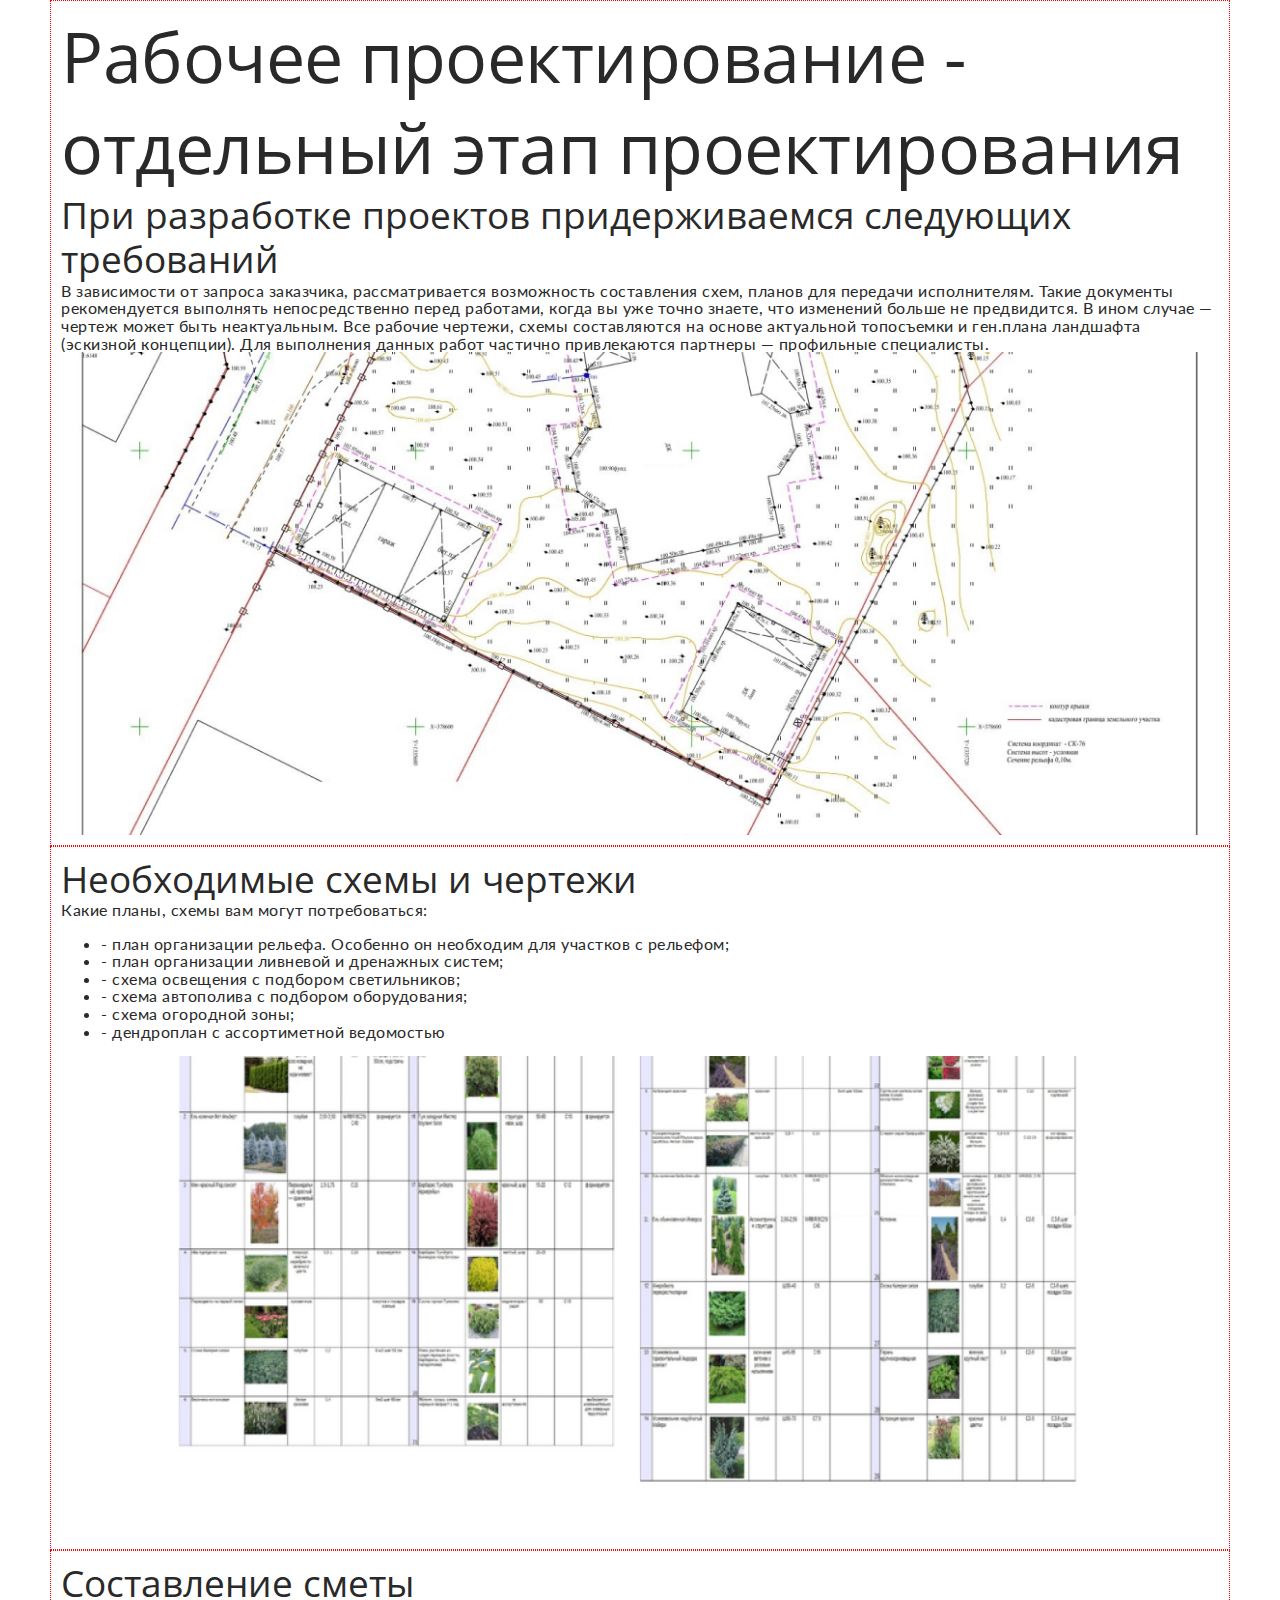
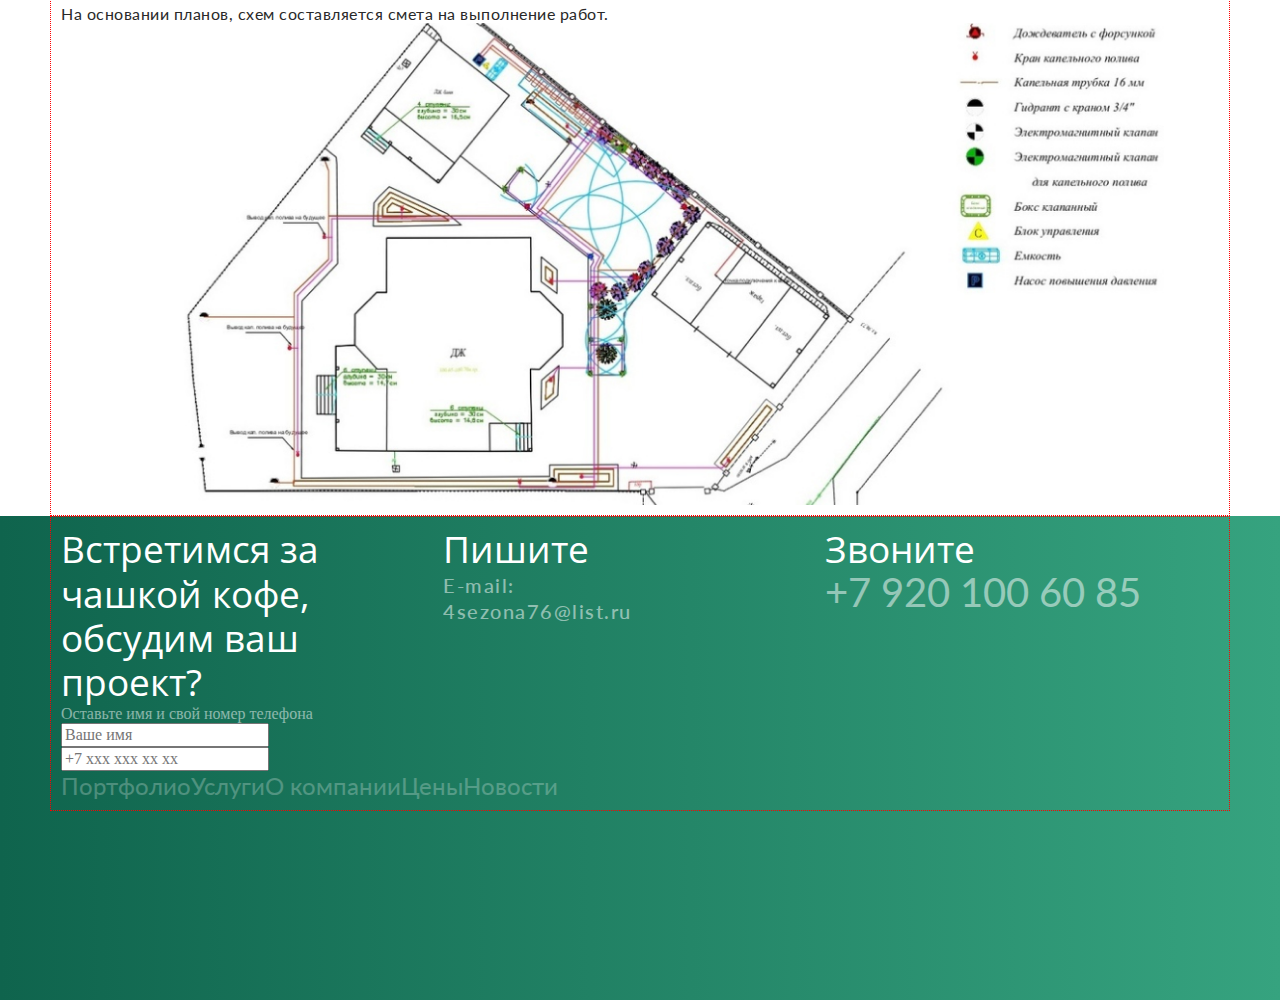
==== pages/design.html @ 7df5d8c7 "feat: design page" ====
<!DOCTYPE html>
<html lang="en">
<head>
    <meta charset="UTF-8">
    <meta name="viewport" content="width=se, initial-scale=1.0">
    <link rel="stylesheet" href="../css/design.css">
    <link rel="preconnect" href="https://fonts.googleapis.com">
    <link rel="preconnect" href="https://fonts.gstatic.com" crossorigin>
    <link href="https://fonts.googleapis.com/css2?family=Lato&family=Open+Sans&display=swap" rel="stylesheet">
 
    <title>Document</title>
</head>
<body>
    <main class="text_16_R">
        <section>
            <div class="container">
                <h1 class="H1_70_R_B">Рабочее проектирование - отдельный этап проектирования</h1>
                <h2 class="h2_37_R">При разработке проектов придерживаемся следующих требований</h2>
                <p>В зависимости от запроса заказчика, рассматривается возможность составления схем, планов для передачи исполнителям. Такие документы рекомендуется выполнять непосредственно перед работами, когда вы уже точно знаете, что изменений больше не предвидится. В ином случае — чертеж может быть неактуальным. Все рабочие чертежи, схемы составляются на основе актуальной топосъемки и ген.плана ландшафта (эскизной концепции). Для выполнения данных работ частично привлекаются партнеры — профильные специалисты.</p>
<img src="../images/design/design1.jpg" alt="">
            </div>
        </section>
        <section>
<div class="container">
    <h2 class="h2_37_R">Необходимые схемы и чертежи</h2>
    <p>Какие планы, схемы вам могут потребоваться:</p>
    <ul>
        <li>- план организации рельефа. Особенно он необходим для участков с рельефом;</li>
        <li>- план организации ливневой и дренажных систем;</li>
        <li>- схема освещения с подбором светильников;</li>
        <li>- схема автополива с подбором оборудования;</li>
        <li>- схема огородной зоны;</li>
        <li>- дендроплан с ассортиметной ведомостью</li>
    </ul>
    <img src="../images/design/design2.jpg" alt="">
</div>

        </section>
        <section>
            <div class="container">
                <h2 class="h2_37_R">Составление сметы</h2>
                <p>На основании планов, схем составляется смета на выполнение работ.</p>
                <img src="../images/design/design3.jpg" alt="">
            </div>
        </section>
    </main>
    <footer class="footer">
        <div class="container">
            <div class="footer-content">
                <div class="footer-contentcolumn">
                    <p class="h2_37_R">
                        Встретимся за чашкой кофе, обсудим ваш проект?
                    </p>
                    <p class="Button_18_R">Оставьте имя и свой номер телефона</p>
                    <input type="text" placeholder="Ваше имя">
                    <input type="tel" name="" id="" placeholder="+7 ххх ххх хх хх">


                </div>
                <div class="footer-contentcolumn">
                    <p class="h2_37_R">Пишите</p>
                    <ul class="footer_social-list">
                        <li class="footer_social-item"></li>
                        <li class="footer_social-item"></li>
                        <li class="footer_social-item"></li>
                        <li class="footer_social-item"></li>
                        <li class="footer_social-item"></li>
                        <li class="footer_social-item"></li>
                    </ul>
                    <p class="caption_20_R_130">E-mail:</p>
                    <a class="caption_20_R_130" href="mailto:4sezona76@list.ru">4sezona76@list.ru</a>
                </div>
                <div class="footer-contentcolumn">
                    <p class="h2_37_R">Звоните</p>
                    <a href="tel:+79201006085" class="Numeric2_40 ">+7 920 100 60 85</a>
                </div>

            </div>
            <nav class="footer-nav menu_24_R">
                <ul class="li"><a href="">Портфолио</a></ul>
                <ul class="li"><a href="">Услуги</a></ul>
                <ul class="li"><a href="">О компании</a></ul>
                <ul class="li"><a href="">Цены</a></ul>
                <ul class="li"><a href="">Новости</a></ul>
            </nav>

        </div>

    </footer>
</body>
</html>
---- css/design.css ----
html {
  box-sizing: border-box;
  scroll-behavior: smooth;
}

* {
  -webkit-tap-highlight-color: transparent;
}

*,
*::after,
*::before {
  box-sizing: inherit;
}

ul[class],
ol[class] {
  padding: 0;
}

body,
h1,
h2,
h3,
h4,
h5,
h6,
p,
ul[class],
ol[class],
li,
figure,
figcaption,
blockquote,
dl,
dd {
  margin: 0;
}

ul[class] {
  list-style: none;
}

img {
  max-width: 100%;
  display: block;
}

input,
button,
textarea,
select {
  font: inherit;
}

h1, h2, h3 {
  font-weight: 400;
}

.text_16_R {
  font-family: "Lato", sans-serif;
  font-size: 16px;
  font-style: normal;
  line-height: 110%;
  letter-spacing: 0.5px;
  color: #292929;
}

.title_16_R_header, .title_16_R {
  font-family: "Lato", sans-serif;
  font-size: 16px;
  font-style: normal;
  letter-spacing: 0px;
  color: #292929;
}

button {
  font-family: "Lato", sans-serif;
  font-size: 18px;
  font-style: normal;
  letter-spacing: 0.5px;
}

.Menu_20R {
  font-family: "Lato", sans-serif;
  font-size: 18px;
  font-style: normal;
  letter-spacing: 0px;
}

.descriptoin_20_R {
  font-family: "Lato", sans-serif;
  font-size: 20px;
  font-style: normal;
  line-height: 40px;
  letter-spacing: 2px;
  color: #545454;
}

.caption_20_R_130 {
  font-family: "Lato", sans-serif;
  font-size: 20px;
  font-style: normal;
  font-weight: 500;
  line-height: 130%;
  letter-spacing: 1.5px;
  color: #292929;
}

.menu_24_R {
  font-family: "Lato", sans-serif;
  font-size: 24px;
  font-style: normal;
  font-weight: 400;
  letter-spacing: 0px;
  color: #292929;
}

.Numeric2_40 {
  font-family: "Lato", sans-serif;
  font-size: 40px;
  font-style: normal;
  font-weight: 400;
  line-height: 100%;
  letter-spacing: 0px;
}

.H5_20_R {
  font-family: "Open Sans", sans-serif;
  font-size: 20px;
  font-style: normal;
  line-height: 120%;
  letter-spacing: 0px;
  color: #292929;
}

.h3_31_R {
  font-family: "Open Sans", sans-serif;
  font-size: 31px;
  font-style: normal;
  line-height: 130%;
  letter-spacing: 0px;
  color: #292929;
}

.h2_37_R {
  font-family: "Open Sans", sans-serif;
  font-size: 37px;
  font-style: normal;
  line-height: 120%;
  letter-spacing: 0px;
  color: #292929;
}

.numeric_50_R {
  font-family: "Open Sans", sans-serif;
  font-size: 50px;
  font-style: normal;
  line-height: 130%;
  letter-spacing: 0px;
  color: #545454;
}

.H1_70_R_B, .H1_70_R_W {
  font-size: 70px;
  letter-spacing: -0.5px;
  line-height: 130%;
  font: 400;
  font-family: "Open Sans", sans-serif;
  font-weight: normal;
}

.Numeric_100_R {
  font-family: "Open Sans", sans-serif;
  font-size: 100px;
  font-style: normal;
  line-height: 100%;
  letter-spacing: 0px;
  color: #292929;
}

.text_16_R {
  font-family: "Lato", sans-serif;
  font-size: 16px;
  font-style: normal;
  line-height: 110%;
  letter-spacing: 0.5px;
  color: #292929;
}

.title_16_R_header, .title_16_R {
  font-family: "Lato", sans-serif;
  font-size: 16px;
  font-style: normal;
  letter-spacing: 0px;
  color: #292929;
}

button {
  font-family: "Lato", sans-serif;
  font-size: 18px;
  font-style: normal;
  letter-spacing: 0.5px;
}

.Menu_20R {
  font-family: "Lato", sans-serif;
  font-size: 18px;
  font-style: normal;
  letter-spacing: 0px;
}

.descriptoin_20_R {
  font-family: "Lato", sans-serif;
  font-size: 20px;
  font-style: normal;
  line-height: 40px;
  letter-spacing: 2px;
  color: #545454;
}

.caption_20_R_130 {
  font-family: "Lato", sans-serif;
  font-size: 20px;
  font-style: normal;
  font-weight: 500;
  line-height: 130%;
  letter-spacing: 1.5px;
  color: #292929;
}

.menu_24_R {
  font-family: "Lato", sans-serif;
  font-size: 24px;
  font-style: normal;
  font-weight: 400;
  letter-spacing: 0px;
  color: #292929;
}

.Numeric2_40 {
  font-family: "Lato", sans-serif;
  font-size: 40px;
  font-style: normal;
  font-weight: 400;
  line-height: 100%;
  letter-spacing: 0px;
}

.H5_20_R {
  font-family: "Open Sans", sans-serif;
  font-size: 20px;
  font-style: normal;
  line-height: 120%;
  letter-spacing: 0px;
  color: #292929;
}

.h3_31_R {
  font-family: "Open Sans", sans-serif;
  font-size: 31px;
  font-style: normal;
  line-height: 130%;
  letter-spacing: 0px;
  color: #292929;
}

.h2_37_R {
  font-family: "Open Sans", sans-serif;
  font-size: 37px;
  font-style: normal;
  line-height: 120%;
  letter-spacing: 0px;
  color: #292929;
}

.numeric_50_R {
  font-family: "Open Sans", sans-serif;
  font-size: 50px;
  font-style: normal;
  line-height: 130%;
  letter-spacing: 0px;
  color: #545454;
}

.H1_70_R_B, .H1_70_R_W {
  font-size: 70px;
  letter-spacing: -0.5px;
  line-height: 130%;
  font: 400;
  font-family: "Open Sans", sans-serif;
  font-weight: normal;
}

.Numeric_100_R {
  font-family: "Open Sans", sans-serif;
  font-size: 100px;
  font-style: normal;
  line-height: 100%;
  letter-spacing: 0px;
  color: #292929;
}

.container {
  max-width: 1180px;
  margin: 0 auto;
  border: 1px dotted red;
  padding: 10px;
}

button {
  width: -moz-fit-content;
  width: fit-content;
  padding: 0 30px 0;
  height: 54px;
  border-radius: 3px;
}
button .prev {
  border: none;
}

.button-green {
  background-image: linear-gradient(to right, #0F644D, #36A37F);
  border: none;
  color: #FFFFFF;
}

.button-green:hover, .button-transparent:hover {
  background-image: none;
  background-color: #FFFFFF;
  color: #545454;
  cursor: pointer;
}

.button-transparent {
  background-color: transparent;
  border: 1px solid #FFFFFF;
  color: #FFFFFF;
}

.button-white {
  margin: 2px;
  border: none;
  height: 52px;
  color: #292929;
  background-color: #FFFFFF;
  position: relative;
}
.button-white::before {
  content: "";
  position: absolute;
  top: -1px;
  bottom: -1px;
  left: -1px;
  right: -1px;
  background: linear-gradient(to right, #0F644D, #36A37F);
  border-radius: 3px;
  z-index: -1;
}

a {
  text-decoration: none;
}

.header a {
  color: #292929;
}
.header a:hover {
  color: #0F644D;
}

.footer a {
  color: #FFFFFF;
  opacity: 0.5;
}

.descriptoin_20_R {
  opacity: 0.5;
  position: relative;
}
.descriptoin_20_R::before {
  position: absolute;
  top: 0px;
  left: -102px;
  display: block;
  content: "";
  width: 92px;
  height: 78px;
  background-color: #552197;
}

.numeric_50_R {
  opacity: 0.5;
}

.title_16_R_header {
  color: #545454;
  opacity: 0.5;
}

.H1_70_R_W {
  color: #FFFFFF;
}

.H1_70_R_B {
  color: #292929;
}

.Numeric2_40 {
  color: #FFFFFF;
  opacity: 0.5;
}

.footer {
  height: 484px;
  background-image: linear-gradient(to right, #0F644D, #36A37F);
}
.footer .h2_37_R {
  color: white;
}
.footer .caption_20_R_130, .footer .Button_18_R, .footer .menu_24_R {
  color: white;
  opacity: 0.5;
}
.footer .Numeric2_40 * {
  color: white;
}
.footer .footer-content {
  display: flex;
}
.footer .footer-content .footer-contentcolumn {
  width: 33%;
}
.footer .footer-nav {
  display: flex;
}/*# sourceMappingURL=design.css.map */
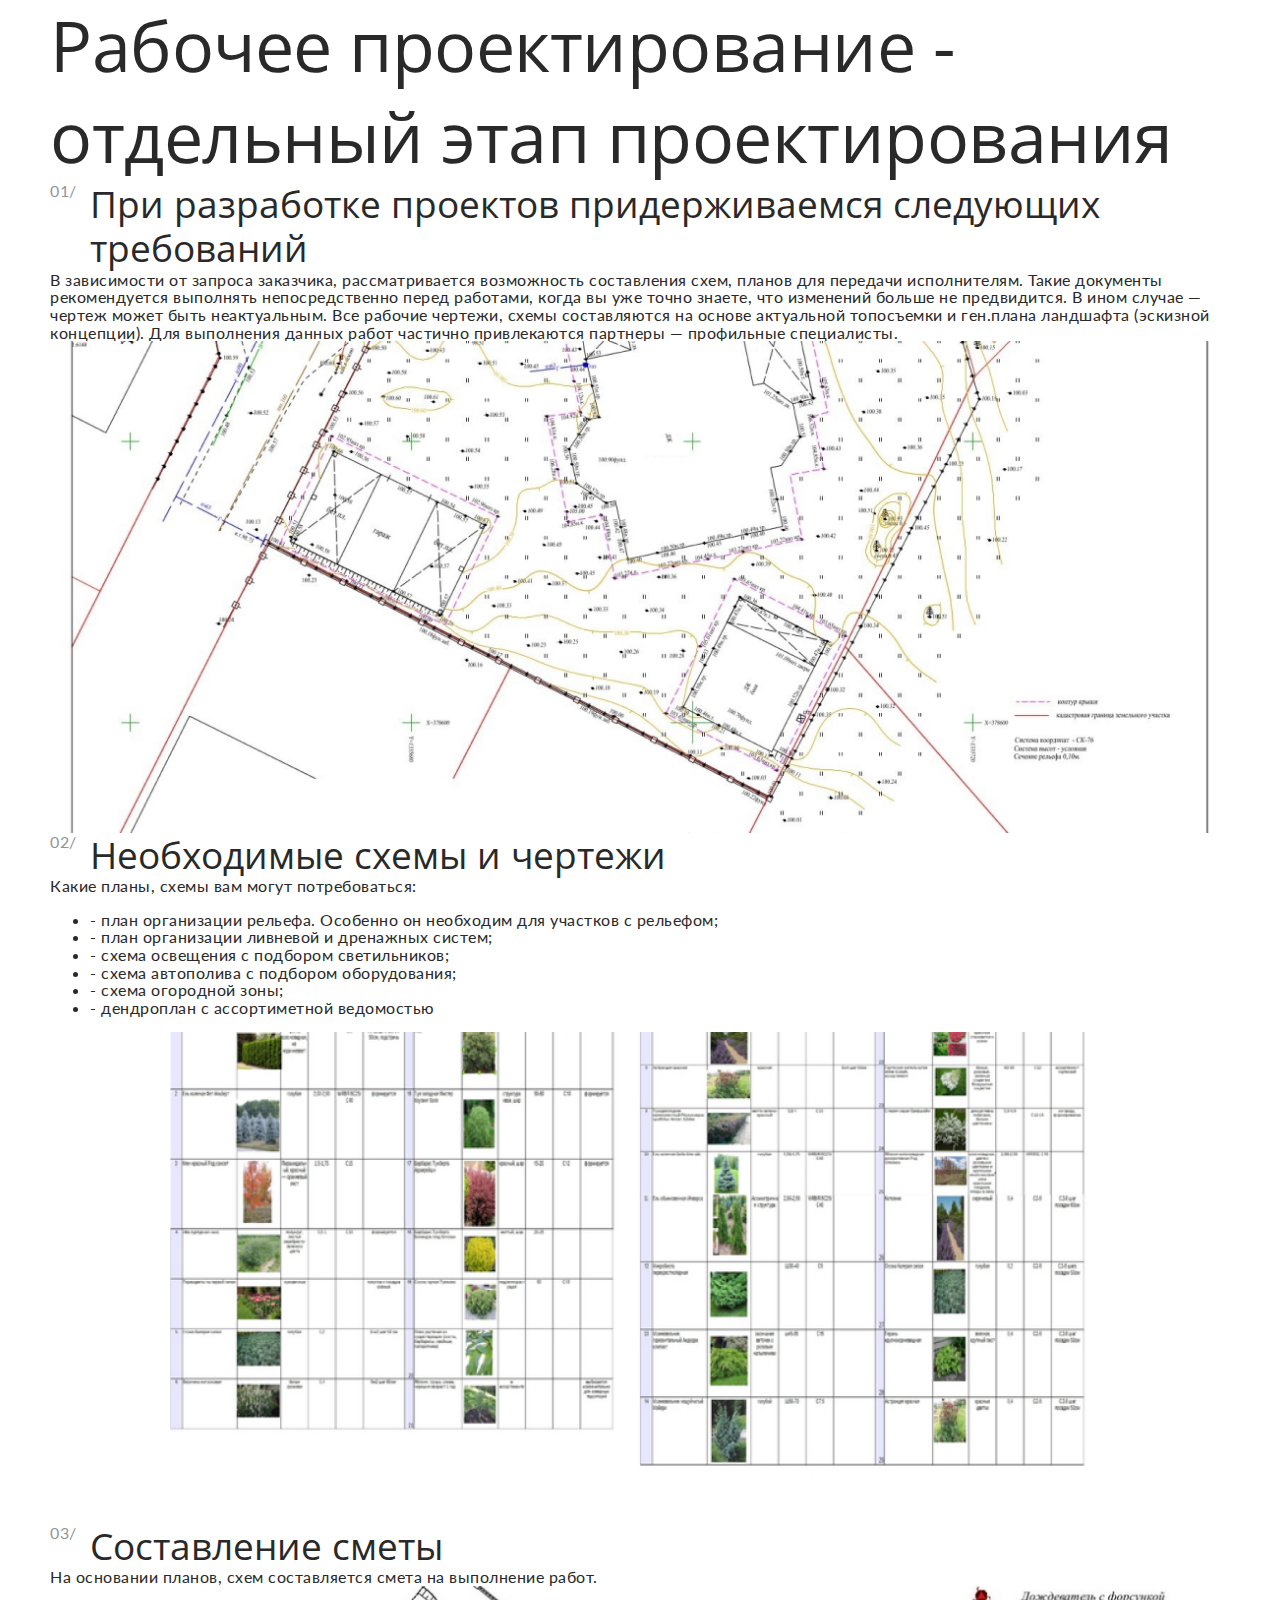
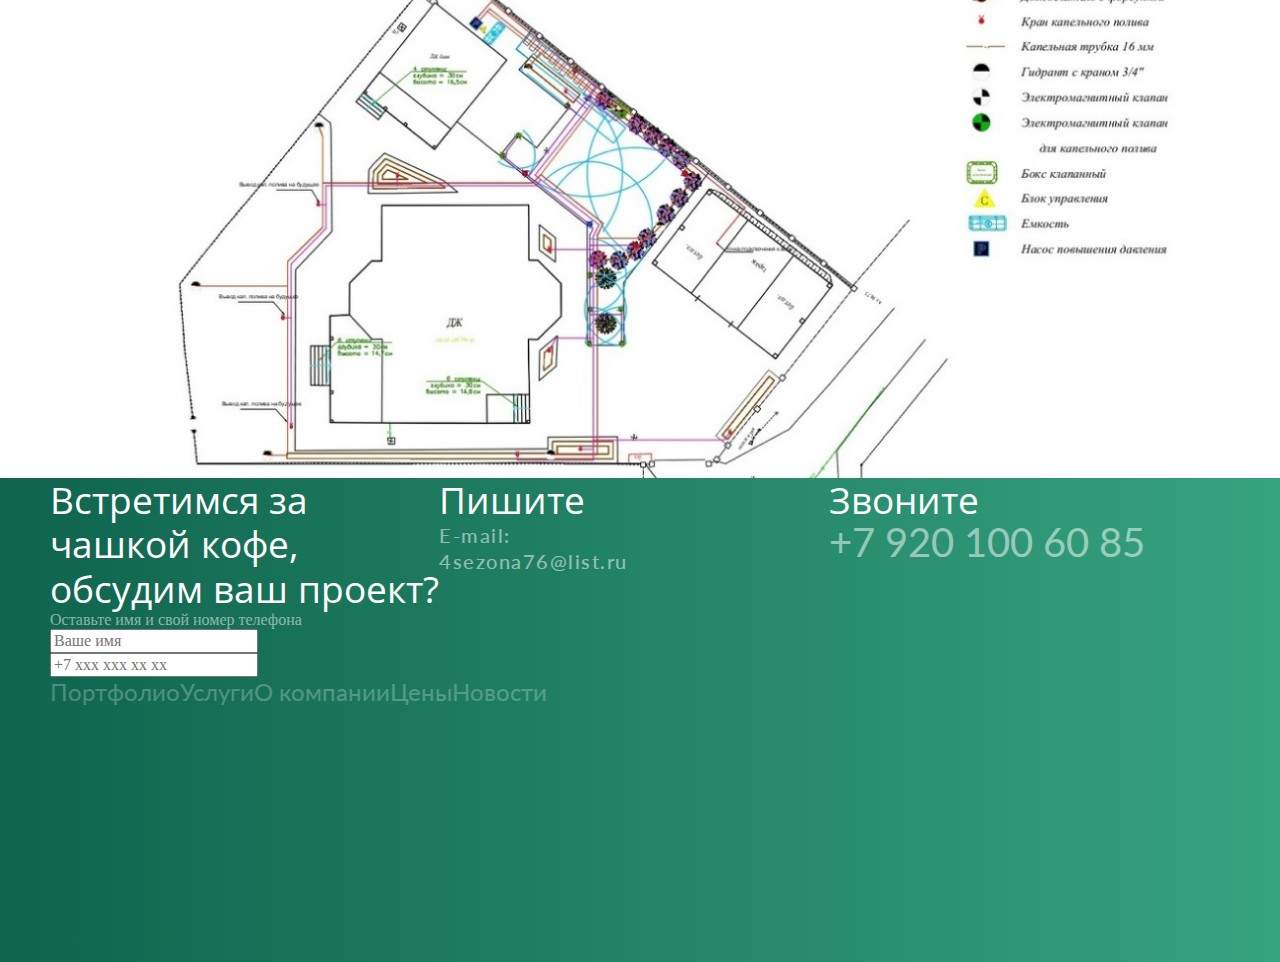
==== commit 06c3966f: "feat: number of titles" ====
--- a/pages/design.html
+++ b/pages/design.html
@@ -15,14 +15,18 @@
         <section>
             <div class="container">
                 <h1 class="H1_70_R_B">Рабочее проектирование - отдельный этап проектирования</h1>
-                <h2 class="h2_37_R">При разработке проектов придерживаемся следующих требований</h2>
+                <div class="subtitle">
+                    <p class="subtitle-number Button_18_R">01/</p>
+                <h2 class="h2_37_R">При разработке проектов придерживаемся следующих требований</h2></div>
                 <p>В зависимости от запроса заказчика, рассматривается возможность составления схем, планов для передачи исполнителям. Такие документы рекомендуется выполнять непосредственно перед работами, когда вы уже точно знаете, что изменений больше не предвидится. В ином случае — чертеж может быть неактуальным. Все рабочие чертежи, схемы составляются на основе актуальной топосъемки и ген.плана ландшафта (эскизной концепции). Для выполнения данных работ частично привлекаются партнеры — профильные специалисты.</p>
 <img src="../images/design/design1.jpg" alt="">
             </div>
         </section>
         <section>
 <div class="container">
-    <h2 class="h2_37_R">Необходимые схемы и чертежи</h2>
+    <div class="subtitle">
+        <p class="subtitle-number Button_18_R">02/</p>
+    <h2 class="h2_37_R">Необходимые схемы и чертежи</h2></div>
     <p>Какие планы, схемы вам могут потребоваться:</p>
     <ul>
         <li>- план организации рельефа. Особенно он необходим для участков с рельефом;</li>
@@ -37,8 +41,9 @@
 
         </section>
         <section>
-            <div class="container">
-                <h2 class="h2_37_R">Составление сметы</h2>
+            <div class="container">                <div class="subtitle">
+                <p class="subtitle-number Button_18_R">03/</p>
+                <h2 class="h2_37_R">Составление сметы</h2></div>
                 <p>На основании планов, схем составляется смета на выполнение работ.</p>
                 <img src="../images/design/design3.jpg" alt="">
             </div>
--- a/css/design.css
+++ b/css/design.css
@@ -304,8 +304,6 @@
 .container {
   max-width: 1180px;
   margin: 0 auto;
-  border: 1px dotted red;
-  padding: 10px;
 }
 
 button {
@@ -314,6 +312,7 @@
   padding: 0 30px 0;
   height: 54px;
   border-radius: 3px;
+  cursor: pointer;
 }
 button .prev {
   border: none;
@@ -433,4 +432,14 @@
 }
 .footer .footer-nav {
   display: flex;
+}
+
+.subtitle {
+  position: relative;
+  margin-left: 40px;
+}
+.subtitle .subtitle-number {
+  position: absolute;
+  left: -40px;
+  opacity: 0.5;
 }/*# sourceMappingURL=design.css.map */